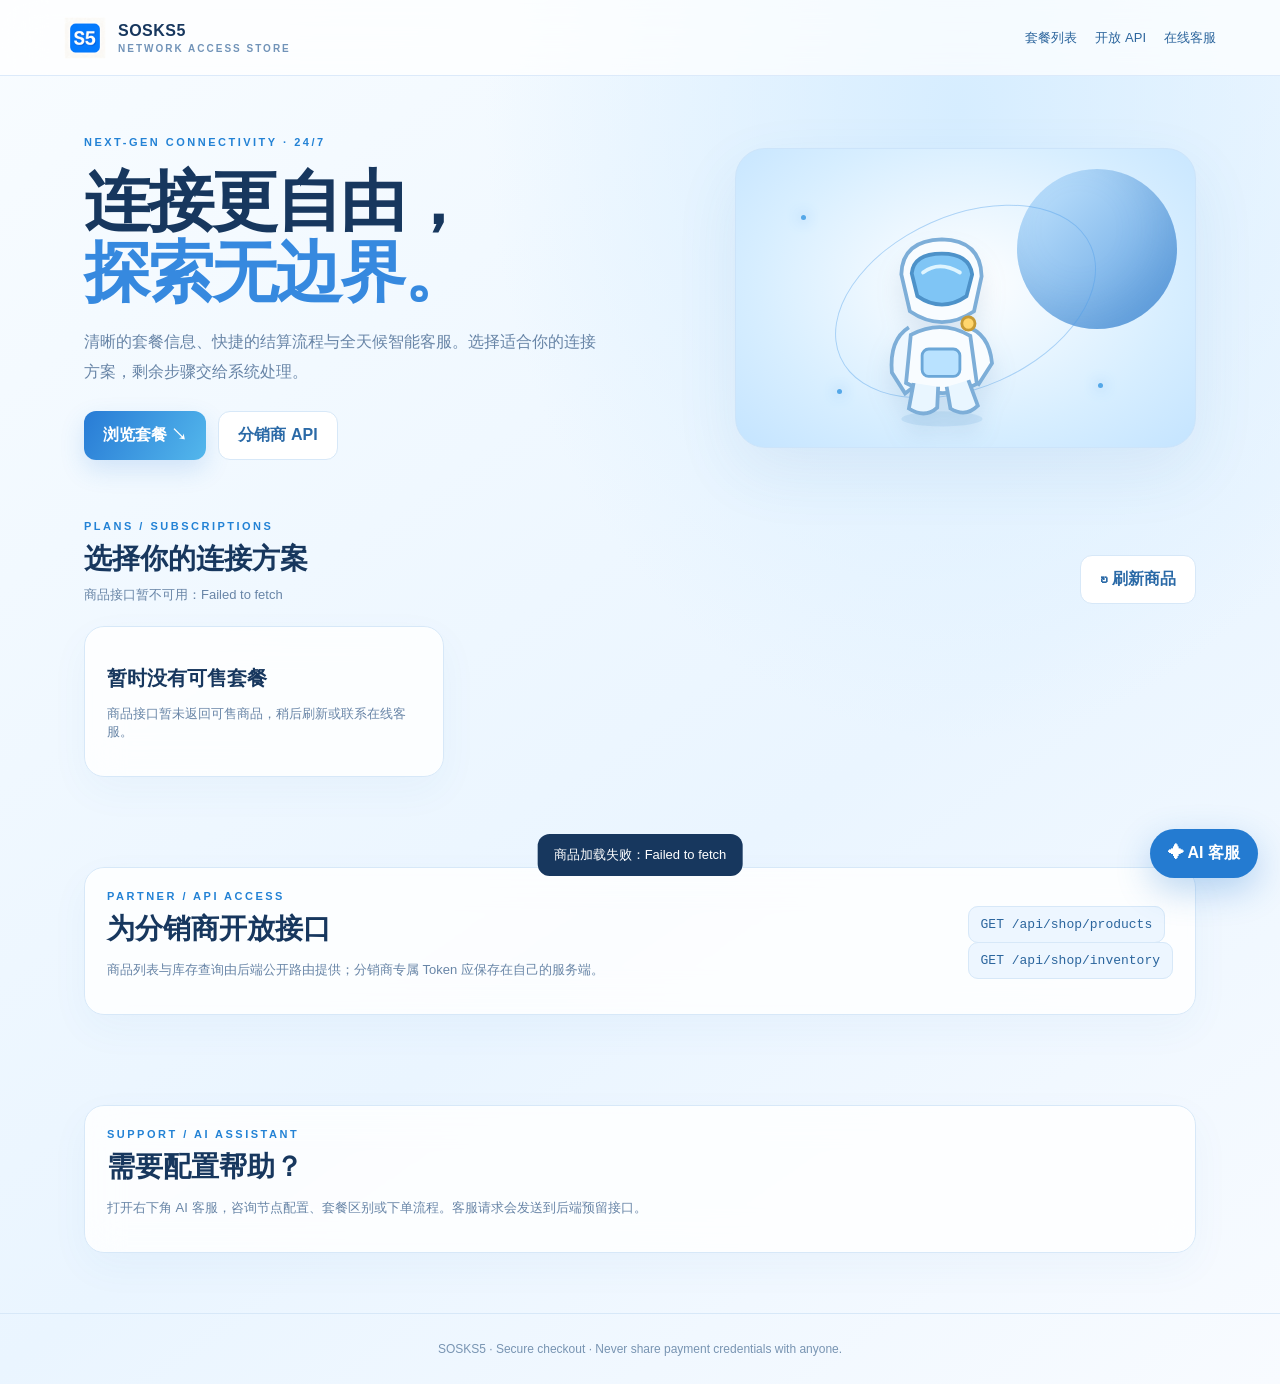
==== shop/index.html @ e6be8e3d "Add blue-white storefront prototype with checkout and AI support UI" ====
<!doctype html>
<html lang="zh-CN"><head><meta charset="utf-8"><meta name="viewport" content="width=device-width,initial-scale=1"><meta name="theme-color" content="#edf6ff"><title>SOSKS5 Shop · 科幻网络套餐</title>
<style>
:root{--ink:#17375e;--muted:#6885a7;--blue:#287bd5;--line:#d7e8f8;--glass:rgba(255,255,255,.82)}*{box-sizing:border-box}body{margin:0;color:var(--ink);font-family:Inter,-apple-system,BlinkMacSystemFont,"Segoe UI","PingFang SC",sans-serif;background:radial-gradient(ellipse at 75% 8%,#d6edff 0,transparent 35%),linear-gradient(145deg,#f8fcff,#eaf5ff 60%,#f8fbff);min-height:100vh}button,input{font:inherit}button{cursor:pointer}.nav{height:76px;display:flex;align-items:center;justify-content:space-between;padding:0 clamp(18px,5vw,72px);border-bottom:1px solid #dceafa;background:#ffffffb8;backdrop-filter:blur(20px);position:sticky;top:0;z-index:5}.brand{display:flex;align-items:center;gap:12px;font-weight:900;letter-spacing:.5px}.brand img{width:42px;height:42px;object-fit:contain}.brand small{display:block;font-size:10px;letter-spacing:2px;color:#7193b8;margin-top:3px}.nav a{color:#2c659d;text-decoration:none;font-size:13px;margin-left:18px}.hero{max-width:1160px;margin:auto;padding:60px 24px 30px;display:grid;grid-template-columns:1.15fr .85fr;gap:28px;align-items:center;min-height:390px}.eyebrow{font-size:11px;font-weight:800;letter-spacing:2.5px;color:#2382d5}.hero h1{font-size:clamp(38px,5.5vw,66px);line-height:1.08;letter-spacing:-2px;margin:18px 0}.hero h1 span{color:#3689df}.hero p{color:var(--muted);line-height:1.9;max-width:520px}.hero-actions{display:flex;gap:12px;flex-wrap:wrap;margin-top:24px}.btn{border:0;border-radius:12px;padding:13px 19px;background:linear-gradient(120deg,#287bd5,#53b7ec);color:white;font-weight:750;box-shadow:0 10px 24px #287bd52b}.btn.secondary{background:#fff;color:#2b6aa7;border:1px solid var(--line);box-shadow:none}.scene{height:300px;position:relative;overflow:hidden;border:1px solid #cce4fa;border-radius:30px;background:radial-gradient(ellipse at 50% 45%,#fff,#d7eeff 64%,#c4e4ff);box-shadow:0 24px 65px #3579ae17}.planet{position:absolute;width:160px;height:160px;right:18px;top:20px;border-radius:50%;background:linear-gradient(135deg,#c5e6ff,#5e9fe0);box-shadow:inset -18px -20px 40px #2a6aaf30}.orbit{position:absolute;left:20%;top:22%;width:60%;height:58%;border:1px solid #4c9ce966;border-radius:50%;transform:rotate(-24deg)}.astronaut{position:absolute;width:170px;height:210px;left:26%;top:26%;animation:float 5s ease-in-out infinite;filter:drop-shadow(0 16px 12px #316b9b22)}@keyframes float{0%,100%{transform:translateY(0) rotate(-4deg)}50%{transform:translateY(-14px) rotate(4deg)}}.spark{position:absolute;width:5px;height:5px;border-radius:50%;background:#55a8e8;box-shadow:0 0 14px #55a8e8}.spark.a{left:14%;top:22%}.spark.b{right:20%;bottom:20%}.spark.c{left:22%;bottom:18%}.section{max-width:1160px;margin:0 auto;padding:30px 24px 60px}.section-head{display:flex;align-items:end;justify-content:space-between;gap:18px;margin-bottom:22px}.section h2{font-size:28px;margin:8px 0}.muted{color:var(--muted);font-size:13px}.grid{display:grid;grid-template-columns:repeat(3,minmax(0,1fr));gap:16px}.card{background:var(--glass);border:1px solid var(--line);border-radius:20px;padding:22px;box-shadow:0 14px 40px #3679ae0b;backdrop-filter:blur(18px)}.plan-tag{font-size:11px;color:#2675ba;background:#e7f4ff;border-radius:99px;padding:6px 10px;display:inline-block}.card h3{font-size:20px;margin:16px 0 6px}.price{font-size:34px;font-weight:900;letter-spacing:-1px;margin:18px 0 4px}.price small{font-size:12px;color:var(--muted);font-weight:500;letter-spacing:0}.features{list-style:none;padding:0;margin:20px 0;color:#587a9e;font-size:13px;line-height:2}.features li:before{content:"✓";color:#1e9b84;font-weight:900;margin-right:8px}.card .btn{width:100%}.api-note{display:flex;justify-content:space-between;gap:20px;align-items:center;flex-wrap:wrap}.api-note code{background:#edf6ff;border:1px solid var(--line);padding:10px 12px;border-radius:10px;color:#2b659d;overflow-wrap:anywhere}.footer{padding:28px 24px;text-align:center;border-top:1px solid var(--line);color:#7894b2;font-size:12px}.chat-launch{position:fixed;right:22px;bottom:22px;z-index:10;border:0;border-radius:99px;background:#247bd1;color:#fff;padding:14px 18px;font-weight:800;box-shadow:0 12px 35px #247bd14d}.chat{position:fixed;right:22px;bottom:82px;width:min(360px,calc(100vw - 32px));height:440px;background:#fff;border:1px solid var(--line);border-radius:20px;box-shadow:0 25px 70px #17375e2b;z-index:10;display:none;flex-direction:column;overflow:hidden}.chat.open{display:flex}.chat-head{padding:15px;background:linear-gradient(110deg,#e7f4ff,#fff);display:flex;justify-content:space-between;font-weight:800}.chat-body{padding:14px;overflow:auto;flex:1;display:flex;flex-direction:column;gap:10px}.bubble{max-width:90%;padding:10px 12px;border-radius:12px;background:#eef6ff;font-size:13px;line-height:1.6;white-space:pre-wrap;overflow-wrap:anywhere}.bubble.user{align-self:flex-end;background:#287bd5;color:#fff}.chat-form{display:flex;gap:7px;padding:10px;border-top:1px solid var(--line)}.chat-form input{min-width:0;flex:1;border:1px solid var(--line);border-radius:10px;padding:10px}.chat-form button{border:0;border-radius:10px;background:#287bd5;color:#fff;padding:0 13px}.modal{position:fixed;inset:0;background:#15375e66;z-index:20;display:none;align-items:center;justify-content:center;padding:18px}.modal.open{display:flex}.checkout{width:min(500px,100%);background:#fff;border:1px solid var(--line);border-radius:22px;padding:24px;box-shadow:0 25px 80px #17375e44}.checkout h2{margin-top:0}.field{display:grid;gap:7px;margin:14px 0;color:#587a9e;font-size:13px}.field input{padding:12px;border:1px solid var(--line);border-radius:10px}.pay-options{display:grid;grid-template-columns:repeat(3,1fr);gap:8px}.pay-options label{border:1px solid var(--line);border-radius:10px;padding:11px 5px;text-align:center;font-size:12px}.pay-options input{margin-right:4px}.notice{font-size:12px;color:#7089a6;line-height:1.6}.toast{position:fixed;left:50%;bottom:24px;transform:translateX(-50%);background:#17375e;color:#fff;padding:12px 16px;border-radius:12px;z-index:30;display:none;max-width:90vw;font-size:13px}.toast.show{display:block}@media(max-width:780px){.hero{grid-template-columns:1fr;padding-top:38px}.scene{height:250px}.grid{grid-template-columns:1fr}.section-head{align-items:start;flex-direction:column}.nav{height:66px}.hero h1{letter-spacing:-1px}.astronaut{left:22%}}
</style></head><body>
<header class="nav"><div class="brand"><img src="../logo.png" alt="SOSKS5"><div>SOSKS5<small>NETWORK ACCESS STORE</small></div></div><div><a href="#plans">套餐列表</a><a href="#api">开放 API</a><a href="#help">在线客服</a></div></header>
<main><section class="hero"><div><div class="eyebrow">NEXT-GEN CONNECTIVITY · 24/7</div><h1>连接更自由，<br><span>探索无边界。</span></h1><p>清晰的套餐信息、快捷的结算流程与全天候智能客服。选择适合你的连接方案，剩余步骤交给系统处理。</p><div class="hero-actions"><button class="btn" onclick="document.querySelector('#plans').scrollIntoView({behavior:'smooth'})">浏览套餐 ↘</button><button class="btn secondary" onclick="document.querySelector('#api').scrollIntoView({behavior:'smooth'})">分销商 API</button></div></div><div class="scene" aria-label="漂浮宇航员插画"><div class="planet"></div><div class="orbit"></div><div class="spark a"></div><div class="spark b"></div><div class="spark c"></div><svg class="astronaut" viewBox="0 0 180 220" xmlns="http://www.w3.org/2000/svg"><ellipse cx="91" cy="202" rx="43" ry="8" fill="#6ba7d8" opacity=".18"/><path d="M56 105 Q35 118 38 153 L52 175 L70 161 L66 132" fill="#edf7ff" stroke="#7daed8" stroke-width="4"/><path d="M116 104 Q141 111 144 143 L130 165 L114 151 L112 127" fill="#f8fcff" stroke="#7daed8" stroke-width="4"/><path d="M58 113 Q90 96 121 114 L128 165 Q91 185 53 164Z" fill="#f8fcff" stroke="#7daed8" stroke-width="4"/><rect x="70" y="128" width="40" height="29" rx="7" fill="#b9e2ff" stroke="#6ba7d8" stroke-width="3"/><path d="M61 164 L56 191 Q73 202 86 190 L87 168 M96 168 L100 191 Q116 201 129 188 L119 161" fill="#e9f6ff" stroke="#7daed8" stroke-width="4"/><path d="M48 49 Q49 13 91 12 Q132 13 133 51 L125 88 Q91 111 57 88Z" fill="#f8fcff" stroke="#7daed8" stroke-width="4"/><path d="M59 48 Q61 27 91 27 Q120 27 123 49 L117 72 Q91 90 65 72Z" fill="#7fc5f5" stroke="#4d92c9" stroke-width="4"/><path d="M71 47 Q88 34 110 47" fill="none" stroke="#dff5ff" stroke-width="4" stroke-linecap="round"/><circle cx="119" cy="101" r="7" fill="#ffd66e" stroke="#c69a35" stroke-width="3"/></svg></div></section>
<section class="section" id="plans"><div class="section-head"><div><div class="eyebrow">PLANS / SUBSCRIPTIONS</div><h2>选择你的连接方案</h2><div class="muted" id="catalogStatus">正在连接商品接口…</div></div><button class="btn secondary" id="reloadPlans">↻ 刷新商品</button></div><div class="grid" id="planGrid"><article class="card"><span class="plan-tag">LOADING</span><h3>正在加载套餐</h3><p class="muted">稍候片刻</p></article></div></section>
<section class="section" id="api"><div class="card api-note"><div><div class="eyebrow">PARTNER / API ACCESS</div><h2>为分销商开放接口</h2><p class="muted">商品列表与库存查询由后端公开路由提供；分销商专属 Token 应保存在自己的服务端。</p></div><div><code>GET /api/shop/products</code><br><br><code>GET /api/shop/inventory</code></div></div></section>
<section class="section" id="help"><div class="card"><div class="eyebrow">SUPPORT / AI ASSISTANT</div><h2>需要配置帮助？</h2><p class="muted">打开右下角 AI 客服，咨询节点配置、套餐区别或下单流程。客服请求会发送到后端预留接口。</p></div></section></main>
<footer class="footer">SOSKS5 · Secure checkout · Never share payment credentials with anyone.</footer>
<button class="chat-launch" id="chatLaunch">✦ AI 客服</button><section class="chat" id="chatPanel" aria-label="AI 客服"><div class="chat-head"><span>✦ SOSKS5 智能客服</span><button id="chatClose" style="border:0;background:transparent;color:#17375e">×</button></div><div class="chat-body" id="chatBody"><div class="bubble">你好！我可以帮助你了解套餐、节点配置和购买流程。</div></div><form class="chat-form" id="chatForm"><input id="chatInput" placeholder="输入你的问题…" maxlength="1000" required><button>发送</button></form></section>
<div class="modal" id="checkoutModal"><div class="checkout"><div style="display:flex;justify-content:space-between;gap:12px"><h2>确认订单</h2><button id="checkoutClose" style="border:0;background:transparent;font-size:22px">×</button></div><p id="checkoutProduct" class="muted">请选择套餐</p><form id="checkoutForm"><label class="field">邮箱 / 接收账号<input id="buyerEmail" type="email" required placeholder="name@example.com"></label><div class="field">选择支付方式<div class="pay-options"><label><input type="radio" name="payment" value="alipay" checked>支付宝</label><label><input type="radio" name="payment" value="wechat">微信支付</label><label><input type="radio" name="payment" value="usdt_trc20">USDT</label></div></div><p class="notice">提交后将由服务端创建订单并返回支付信息。请以网关页面和服务端订单状态为准；本页面不会直接确认付款或发放库存。</p><button class="btn" style="width:100%" type="submit" id="placeOrder">创建订单并支付</button></form></div></div><div class="toast" id="toast" role="status"></div>
<script>
(function(){
'use strict';
const API_BASE=window.SHOP_API_BASE||'https://api.lynli.me/api/shop';
const $=s=>document.querySelector(s);let products=[],selected=null,toastTimer=null;
function toast(msg){const el=$('#toast');el.textContent=msg;el.classList.add('show');clearTimeout(toastTimer);toastTimer=setTimeout(()=>el.classList.remove('show'),3600)}
function esc(v){return String(v??'').replace(/[&<>"']/g,c=>({'&':'&amp;','<':'&lt;','>':'&gt;','"':'&quot;',"'":'&#39;'}[c]))}
async function api(path,options){const res=await fetch(API_BASE+path,{...(options||{}),headers:{Accept:'application/json',...(options&&options.headers||{})}});let data={};try{data=await res.json()}catch(_){}if(!res.ok)throw new Error(data.message||data.error||('请求失败 HTTP '+res.status));return data}
function unwrap(data,keys){if(Array.isArray(data))return data;for(const k of keys){if(Array.isArray(data&&data[k]))return data[k];if(data&&data.data&&Array.isArray(data.data[k]))return data.data[k]}return []}
function renderPlans(){const grid=$('#planGrid');if(!products.length){grid.innerHTML='<article class="card"><h3>暂时没有可售套餐</h3><p class="muted">商品接口暂未返回可售商品，稍后刷新或联系在线客服。</p></article>';return}grid.innerHTML=products.map((p,i)=>{const id=p.id??p.product_id??p.sku??i;const name=p.name??p.title??p.product_name??'网络套餐';const price=Number(p.price??p.amount??p.sale_price);const duration=p.duration??p.days??p.valid_days??'—';const traffic=p.traffic??p.quota??p.data_limit??p.specification??'套餐详情请咨询客服';const stock=p.stock??p.available_count??p.inventory_count;return '<article class="card"><span class="plan-tag">'+esc(p.tag||'INSTANT ACCESS')+'</span><h3>'+esc(name)+'</h3><div class="muted">'+esc(traffic)+'</div><div class="price">'+(Number.isFinite(price)?esc(price.toFixed(2)):'询价')+' <small>'+(p.currency?esc(p.currency):'CNY')+'</small></div><ul class="features"><li>有效期：'+esc(duration)+(typeof duration==='number'?' 天':'')+'</li><li>库存：'+(stock==null?'实时查询':esc(stock))+'</li><li>订单状态可在线查询</li></ul><button class="btn" data-buy="'+esc(id)+'">立即购买</button></article>'}).join('')}
async function loadProducts(){const status=$('#catalogStatus');status.textContent='正在连接商品接口…';try{const data=await api('/products');products=unwrap(data,['products','items','results']);renderPlans();status.textContent='已连接商品 API · '+products.length+' 个套餐'}catch(e){products=[];renderPlans();status.textContent='商品接口暂不可用：'+e.message;toast('商品加载失败：'+e.message)}}
function openCheckout(id){selected=products.find((p,i)=>String(p.id??p.product_id??p.sku??i)===String(id));if(!selected){toast('没有找到这个套餐，请刷新商品列表');return}const price=selected.price??selected.amount??selected.sale_price;$('#checkoutProduct').textContent=(selected.name??selected.title??selected.product_name??'网络套餐')+' · '+(price==null?'价格待确认':price+' '+(selected.currency||'CNY'));$('#checkoutModal').classList.add('open')}
async function placeOrder(e){e.preventDefault();if(!selected){toast('请先选择套餐');return}const email=$('#buyerEmail').value.trim(),payment=document.querySelector('input[name="payment"]:checked').value,btn=$('#placeOrder');btn.disabled=true;btn.textContent='正在创建订单…';try{const data=await api('/orders',{method:'POST',headers:{'Content-Type':'application/json'},body:JSON.stringify({product_id:selected.id??selected.product_id??selected.sku,email,payment_method:payment})});const order=data.order||data.data||data;const payUrl=order.payment_url||order.pay_url||order.checkout_url;if(payUrl){toast('订单已创建，正在跳转支付网关');window.location.href=payUrl;return}if(order.payment_qr||order.qr_code||order.payment_address){$('#checkoutProduct').textContent='订单 '+(order.order_id||order.id||'已创建')+'。支付信息已由服务端返回，请按页面指引完成支付。';toast('订单创建成功，请查看支付信息或订单详情');}else{toast('订单已提交。订单号：'+(order.order_id||order.id||'待服务端确认'))}}catch(err){toast('下单失败：'+err.message)}finally{btn.disabled=false;btn.textContent='创建订单并支付'}}
function addBubble(text,isUser){const b=document.createElement('div');b.className='bubble'+(isUser?' user':'');b.textContent=text;$('#chatBody').appendChild(b);$('#chatBody').scrollTop=$('#chatBody').scrollHeight}
async function sendChat(e){e.preventDefault();const input=$('#chatInput'),message=input.value.trim();if(!message)return;input.value='';addBubble(message,true);const btn=$('#chatForm button');btn.disabled=true;try{const data=await api('/ai/chat',{method:'POST',headers:{'Content-Type':'application/json'},body:JSON.stringify({message,context:'回答套餐购买、节点配置、连接故障排查问题；不索取密码、验证码或支付私钥。'})});addBubble(data.reply||data.answer||data.message||'客服接口已收到问题，但没有返回可显示的答复。',false)}catch(err){addBubble('暂时无法连接智能客服：'+err.message+'。你可以稍后重试。',false)}finally{btn.disabled=false}}
$('#planGrid').addEventListener('click',e=>{const b=e.target.closest('[data-buy]');if(b)openCheckout(b.dataset.buy)});$('#reloadPlans').addEventListener('click',loadProducts);$('#checkoutClose').addEventListener('click',()=>$('#checkoutModal').classList.remove('open'));$('#checkoutModal').addEventListener('click',e=>{if(e.target===$('#checkoutModal'))$('#checkoutModal').classList.remove('open')});$('#checkoutForm').addEventListener('submit',placeOrder);$('#chatLaunch').addEventListener('click',()=>$('#chatPanel').classList.toggle('open'));$('#chatClose').addEventListener('click',()=>$('#chatPanel').classList.remove('open'));$('#chatForm').addEventListener('submit',sendChat);loadProducts();
})();
</script></body></html>
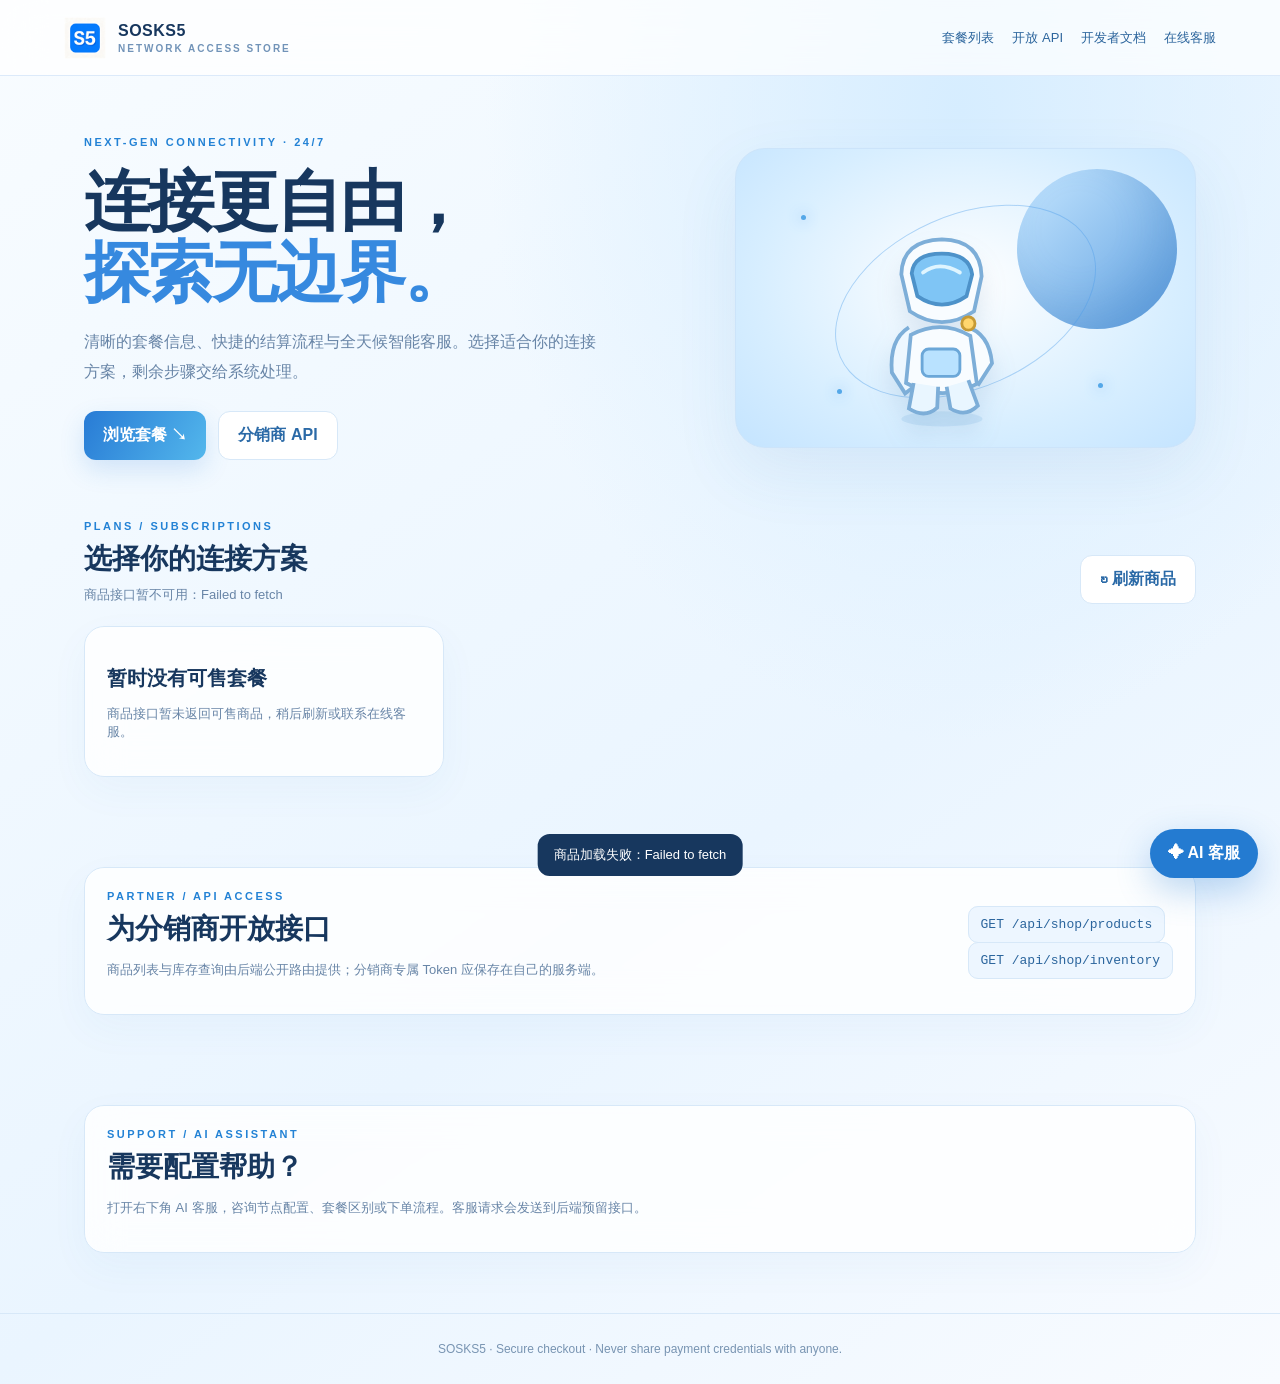
==== commit 37ed84d0: "Add storefront favicon and developer docs navigation" ====
--- a/shop/index.html
+++ b/shop/index.html
@@ -1,9 +1,9 @@
 <!doctype html>
-<html lang="zh-CN"><head><meta charset="utf-8"><meta name="viewport" content="width=device-width,initial-scale=1"><meta name="theme-color" content="#edf6ff"><title>SOSKS5 Shop · 科幻网络套餐</title>
+<html lang="zh-CN"><head><meta charset="utf-8"><meta name="viewport" content="width=device-width,initial-scale=1"><meta name="theme-color" content="#edf6ff"><link rel="icon" type="image/png" href="../logo.png"><link rel="apple-touch-icon" href="../logo.png"><meta property="og:title" content="SOSKS5 · 科幻网络套餐"><meta property="og:description" content="套餐购买、开发者 API 与 AI 在线客服"><meta property="og:image" content="../logo.png"><title>SOSKS5 Shop · 科幻网络套餐</title>
 <style>
 :root{--ink:#17375e;--muted:#6885a7;--blue:#287bd5;--line:#d7e8f8;--glass:rgba(255,255,255,.82)}*{box-sizing:border-box}body{margin:0;color:var(--ink);font-family:Inter,-apple-system,BlinkMacSystemFont,"Segoe UI","PingFang SC",sans-serif;background:radial-gradient(ellipse at 75% 8%,#d6edff 0,transparent 35%),linear-gradient(145deg,#f8fcff,#eaf5ff 60%,#f8fbff);min-height:100vh}button,input{font:inherit}button{cursor:pointer}.nav{height:76px;display:flex;align-items:center;justify-content:space-between;padding:0 clamp(18px,5vw,72px);border-bottom:1px solid #dceafa;background:#ffffffb8;backdrop-filter:blur(20px);position:sticky;top:0;z-index:5}.brand{display:flex;align-items:center;gap:12px;font-weight:900;letter-spacing:.5px}.brand img{width:42px;height:42px;object-fit:contain}.brand small{display:block;font-size:10px;letter-spacing:2px;color:#7193b8;margin-top:3px}.nav a{color:#2c659d;text-decoration:none;font-size:13px;margin-left:18px}.hero{max-width:1160px;margin:auto;padding:60px 24px 30px;display:grid;grid-template-columns:1.15fr .85fr;gap:28px;align-items:center;min-height:390px}.eyebrow{font-size:11px;font-weight:800;letter-spacing:2.5px;color:#2382d5}.hero h1{font-size:clamp(38px,5.5vw,66px);line-height:1.08;letter-spacing:-2px;margin:18px 0}.hero h1 span{color:#3689df}.hero p{color:var(--muted);line-height:1.9;max-width:520px}.hero-actions{display:flex;gap:12px;flex-wrap:wrap;margin-top:24px}.btn{border:0;border-radius:12px;padding:13px 19px;background:linear-gradient(120deg,#287bd5,#53b7ec);color:white;font-weight:750;box-shadow:0 10px 24px #287bd52b}.btn.secondary{background:#fff;color:#2b6aa7;border:1px solid var(--line);box-shadow:none}.scene{height:300px;position:relative;overflow:hidden;border:1px solid #cce4fa;border-radius:30px;background:radial-gradient(ellipse at 50% 45%,#fff,#d7eeff 64%,#c4e4ff);box-shadow:0 24px 65px #3579ae17}.planet{position:absolute;width:160px;height:160px;right:18px;top:20px;border-radius:50%;background:linear-gradient(135deg,#c5e6ff,#5e9fe0);box-shadow:inset -18px -20px 40px #2a6aaf30}.orbit{position:absolute;left:20%;top:22%;width:60%;height:58%;border:1px solid #4c9ce966;border-radius:50%;transform:rotate(-24deg)}.astronaut{position:absolute;width:170px;height:210px;left:26%;top:26%;animation:float 5s ease-in-out infinite;filter:drop-shadow(0 16px 12px #316b9b22)}@keyframes float{0%,100%{transform:translateY(0) rotate(-4deg)}50%{transform:translateY(-14px) rotate(4deg)}}.spark{position:absolute;width:5px;height:5px;border-radius:50%;background:#55a8e8;box-shadow:0 0 14px #55a8e8}.spark.a{left:14%;top:22%}.spark.b{right:20%;bottom:20%}.spark.c{left:22%;bottom:18%}.section{max-width:1160px;margin:0 auto;padding:30px 24px 60px}.section-head{display:flex;align-items:end;justify-content:space-between;gap:18px;margin-bottom:22px}.section h2{font-size:28px;margin:8px 0}.muted{color:var(--muted);font-size:13px}.grid{display:grid;grid-template-columns:repeat(3,minmax(0,1fr));gap:16px}.card{background:var(--glass);border:1px solid var(--line);border-radius:20px;padding:22px;box-shadow:0 14px 40px #3679ae0b;backdrop-filter:blur(18px)}.plan-tag{font-size:11px;color:#2675ba;background:#e7f4ff;border-radius:99px;padding:6px 10px;display:inline-block}.card h3{font-size:20px;margin:16px 0 6px}.price{font-size:34px;font-weight:900;letter-spacing:-1px;margin:18px 0 4px}.price small{font-size:12px;color:var(--muted);font-weight:500;letter-spacing:0}.features{list-style:none;padding:0;margin:20px 0;color:#587a9e;font-size:13px;line-height:2}.features li:before{content:"✓";color:#1e9b84;font-weight:900;margin-right:8px}.card .btn{width:100%}.api-note{display:flex;justify-content:space-between;gap:20px;align-items:center;flex-wrap:wrap}.api-note code{background:#edf6ff;border:1px solid var(--line);padding:10px 12px;border-radius:10px;color:#2b659d;overflow-wrap:anywhere}.footer{padding:28px 24px;text-align:center;border-top:1px solid var(--line);color:#7894b2;font-size:12px}.chat-launch{position:fixed;right:22px;bottom:22px;z-index:10;border:0;border-radius:99px;background:#247bd1;color:#fff;padding:14px 18px;font-weight:800;box-shadow:0 12px 35px #247bd14d}.chat{position:fixed;right:22px;bottom:82px;width:min(360px,calc(100vw - 32px));height:440px;background:#fff;border:1px solid var(--line);border-radius:20px;box-shadow:0 25px 70px #17375e2b;z-index:10;display:none;flex-direction:column;overflow:hidden}.chat.open{display:flex}.chat-head{padding:15px;background:linear-gradient(110deg,#e7f4ff,#fff);display:flex;justify-content:space-between;font-weight:800}.chat-body{padding:14px;overflow:auto;flex:1;display:flex;flex-direction:column;gap:10px}.bubble{max-width:90%;padding:10px 12px;border-radius:12px;background:#eef6ff;font-size:13px;line-height:1.6;white-space:pre-wrap;overflow-wrap:anywhere}.bubble.user{align-self:flex-end;background:#287bd5;color:#fff}.chat-form{display:flex;gap:7px;padding:10px;border-top:1px solid var(--line)}.chat-form input{min-width:0;flex:1;border:1px solid var(--line);border-radius:10px;padding:10px}.chat-form button{border:0;border-radius:10px;background:#287bd5;color:#fff;padding:0 13px}.modal{position:fixed;inset:0;background:#15375e66;z-index:20;display:none;align-items:center;justify-content:center;padding:18px}.modal.open{display:flex}.checkout{width:min(500px,100%);background:#fff;border:1px solid var(--line);border-radius:22px;padding:24px;box-shadow:0 25px 80px #17375e44}.checkout h2{margin-top:0}.field{display:grid;gap:7px;margin:14px 0;color:#587a9e;font-size:13px}.field input{padding:12px;border:1px solid var(--line);border-radius:10px}.pay-options{display:grid;grid-template-columns:repeat(3,1fr);gap:8px}.pay-options label{border:1px solid var(--line);border-radius:10px;padding:11px 5px;text-align:center;font-size:12px}.pay-options input{margin-right:4px}.notice{font-size:12px;color:#7089a6;line-height:1.6}.toast{position:fixed;left:50%;bottom:24px;transform:translateX(-50%);background:#17375e;color:#fff;padding:12px 16px;border-radius:12px;z-index:30;display:none;max-width:90vw;font-size:13px}.toast.show{display:block}@media(max-width:780px){.hero{grid-template-columns:1fr;padding-top:38px}.scene{height:250px}.grid{grid-template-columns:1fr}.section-head{align-items:start;flex-direction:column}.nav{height:66px}.hero h1{letter-spacing:-1px}.astronaut{left:22%}}
 </style></head><body>
-<header class="nav"><div class="brand"><img src="../logo.png" alt="SOSKS5"><div>SOSKS5<small>NETWORK ACCESS STORE</small></div></div><div><a href="#plans">套餐列表</a><a href="#api">开放 API</a><a href="#help">在线客服</a></div></header>
+<header class="nav"><div class="brand"><img src="../logo.png" alt="SOSKS5 图标"><div>SOSKS5<small>NETWORK ACCESS STORE</small></div></div><div><a href="#plans">套餐列表</a><a href="#api">开放 API</a><a href="../docs/">开发者文档</a><a href="#help">在线客服</a></div></header>
 <main><section class="hero"><div><div class="eyebrow">NEXT-GEN CONNECTIVITY · 24/7</div><h1>连接更自由，<br><span>探索无边界。</span></h1><p>清晰的套餐信息、快捷的结算流程与全天候智能客服。选择适合你的连接方案，剩余步骤交给系统处理。</p><div class="hero-actions"><button class="btn" onclick="document.querySelector('#plans').scrollIntoView({behavior:'smooth'})">浏览套餐 ↘</button><button class="btn secondary" onclick="document.querySelector('#api').scrollIntoView({behavior:'smooth'})">分销商 API</button></div></div><div class="scene" aria-label="漂浮宇航员插画"><div class="planet"></div><div class="orbit"></div><div class="spark a"></div><div class="spark b"></div><div class="spark c"></div><svg class="astronaut" viewBox="0 0 180 220" xmlns="http://www.w3.org/2000/svg"><ellipse cx="91" cy="202" rx="43" ry="8" fill="#6ba7d8" opacity=".18"/><path d="M56 105 Q35 118 38 153 L52 175 L70 161 L66 132" fill="#edf7ff" stroke="#7daed8" stroke-width="4"/><path d="M116 104 Q141 111 144 143 L130 165 L114 151 L112 127" fill="#f8fcff" stroke="#7daed8" stroke-width="4"/><path d="M58 113 Q90 96 121 114 L128 165 Q91 185 53 164Z" fill="#f8fcff" stroke="#7daed8" stroke-width="4"/><rect x="70" y="128" width="40" height="29" rx="7" fill="#b9e2ff" stroke="#6ba7d8" stroke-width="3"/><path d="M61 164 L56 191 Q73 202 86 190 L87 168 M96 168 L100 191 Q116 201 129 188 L119 161" fill="#e9f6ff" stroke="#7daed8" stroke-width="4"/><path d="M48 49 Q49 13 91 12 Q132 13 133 51 L125 88 Q91 111 57 88Z" fill="#f8fcff" stroke="#7daed8" stroke-width="4"/><path d="M59 48 Q61 27 91 27 Q120 27 123 49 L117 72 Q91 90 65 72Z" fill="#7fc5f5" stroke="#4d92c9" stroke-width="4"/><path d="M71 47 Q88 34 110 47" fill="none" stroke="#dff5ff" stroke-width="4" stroke-linecap="round"/><circle cx="119" cy="101" r="7" fill="#ffd66e" stroke="#c69a35" stroke-width="3"/></svg></div></section>
 <section class="section" id="plans"><div class="section-head"><div><div class="eyebrow">PLANS / SUBSCRIPTIONS</div><h2>选择你的连接方案</h2><div class="muted" id="catalogStatus">正在连接商品接口…</div></div><button class="btn secondary" id="reloadPlans">↻ 刷新商品</button></div><div class="grid" id="planGrid"><article class="card"><span class="plan-tag">LOADING</span><h3>正在加载套餐</h3><p class="muted">稍候片刻</p></article></div></section>
 <section class="section" id="api"><div class="card api-note"><div><div class="eyebrow">PARTNER / API ACCESS</div><h2>为分销商开放接口</h2><p class="muted">商品列表与库存查询由后端公开路由提供；分销商专属 Token 应保存在自己的服务端。</p></div><div><code>GET /api/shop/products</code><br><br><code>GET /api/shop/inventory</code></div></div></section>
